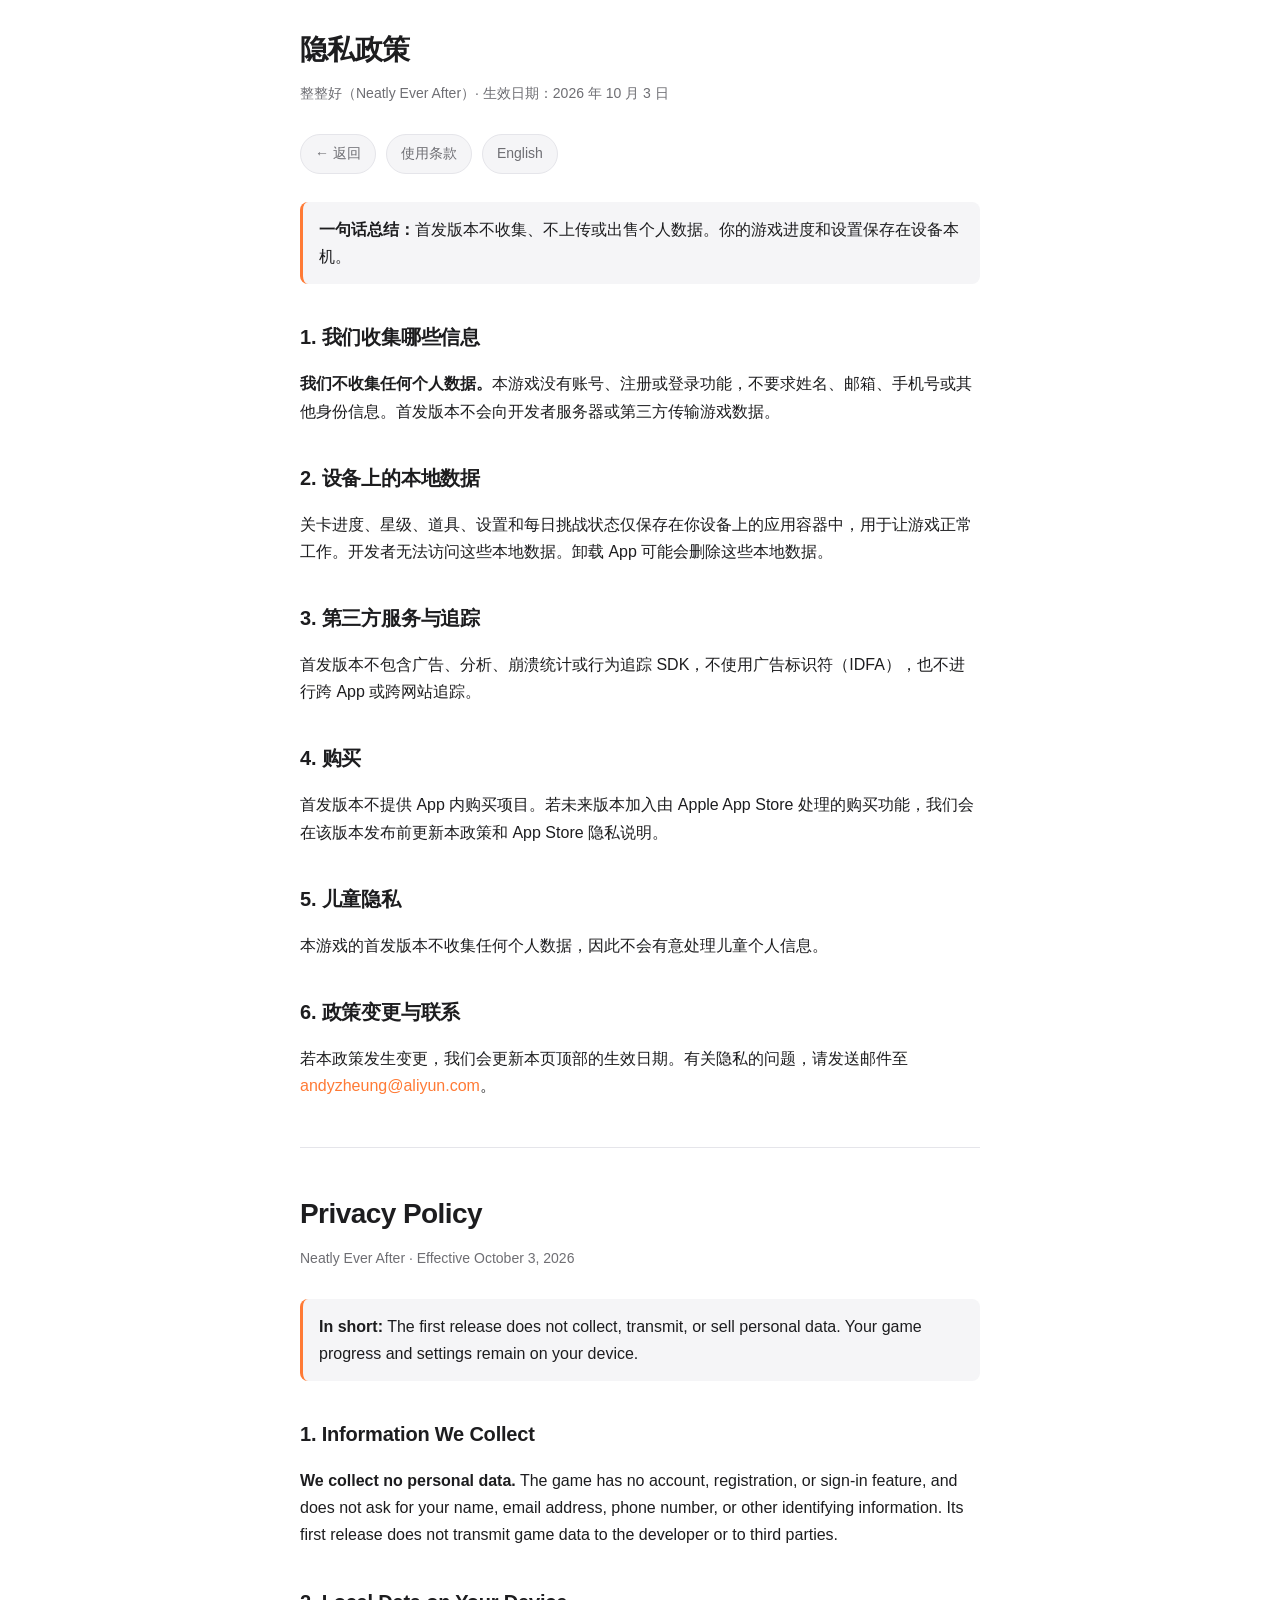
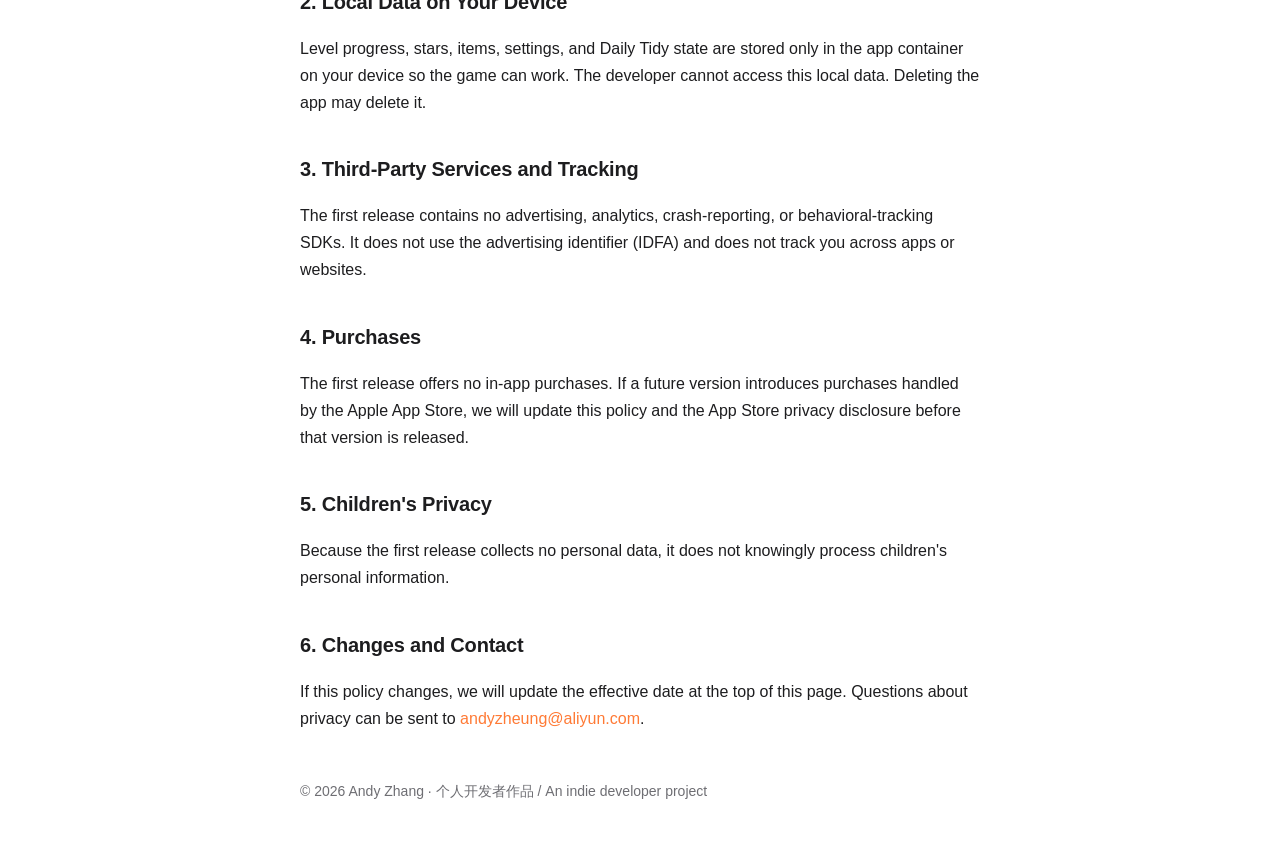
==== privacy.html @ 9e3a8eab "Provide accurate public support and privacy information Constraint: The store listing requires App-s" ====
<!doctype html>
<html lang="zh-CN">
<head>
  <meta charset="utf-8">
  <meta name="viewport" content="width=device-width, initial-scale=1">
  <title>隐私政策 · 整整好</title>
  <link rel="stylesheet" href="style.css">
</head>
<body>
  <h1>隐私政策</h1>
  <p class="meta">整整好（Neatly Ever After）· 生效日期：2026 年 10 月 3 日</p>
  <div class="nav"><a href="index.html">← 返回</a><a href="terms.html">使用条款</a><a href="#english">English</a></div>

  <div class="callout"><p><strong>一句话总结：</strong>首发版本不收集、不上传或出售个人数据。你的游戏进度和设置保存在设备本机。</p></div>

  <h2>1. 我们收集哪些信息</h2>
  <p><strong>我们不收集任何个人数据。</strong>本游戏没有账号、注册或登录功能，不要求姓名、邮箱、手机号或其他身份信息。首发版本不会向开发者服务器或第三方传输游戏数据。</p>
  <h2>2. 设备上的本地数据</h2>
  <p>关卡进度、星级、道具、设置和每日挑战状态仅保存在你设备上的应用容器中，用于让游戏正常工作。开发者无法访问这些本地数据。卸载 App 可能会删除这些本地数据。</p>
  <h2>3. 第三方服务与追踪</h2>
  <p>首发版本不包含广告、分析、崩溃统计或行为追踪 SDK，不使用广告标识符（IDFA），也不进行跨 App 或跨网站追踪。</p>
  <h2>4. 购买</h2>
  <p>首发版本不提供 App 内购买项目。若未来版本加入由 Apple App Store 处理的购买功能，我们会在该版本发布前更新本政策和 App Store 隐私说明。</p>
  <h2>5. 儿童隐私</h2>
  <p>本游戏的首发版本不收集任何个人数据，因此不会有意处理儿童个人信息。</p>
  <h2>6. 政策变更与联系</h2>
  <p>若本政策发生变更，我们会更新本页顶部的生效日期。有关隐私的问题，请发送邮件至 <a href="mailto:andyzheung@aliyun.com">andyzheung@aliyun.com</a>。</p>

  <hr>
  <h1 id="english">Privacy Policy</h1>
  <p class="meta">Neatly Ever After · Effective October 3, 2026</p>
  <div class="callout"><p><strong>In short:</strong> The first release does not collect, transmit, or sell personal data. Your game progress and settings remain on your device.</p></div>
  <h2>1. Information We Collect</h2>
  <p><strong>We collect no personal data.</strong> The game has no account, registration, or sign-in feature, and does not ask for your name, email address, phone number, or other identifying information. Its first release does not transmit game data to the developer or to third parties.</p>
  <h2>2. Local Data on Your Device</h2>
  <p>Level progress, stars, items, settings, and Daily Tidy state are stored only in the app container on your device so the game can work. The developer cannot access this local data. Deleting the app may delete it.</p>
  <h2>3. Third-Party Services and Tracking</h2>
  <p>The first release contains no advertising, analytics, crash-reporting, or behavioral-tracking SDKs. It does not use the advertising identifier (IDFA) and does not track you across apps or websites.</p>
  <h2>4. Purchases</h2>
  <p>The first release offers no in-app purchases. If a future version introduces purchases handled by the Apple App Store, we will update this policy and the App Store privacy disclosure before that version is released.</p>
  <h2>5. Children's Privacy</h2>
  <p>Because the first release collects no personal data, it does not knowingly process children's personal information.</p>
  <h2>6. Changes and Contact</h2>
  <p>If this policy changes, we will update the effective date at the top of this page. Questions about privacy can be sent to <a href="mailto:andyzheung@aliyun.com">andyzheung@aliyun.com</a>.</p>

  <footer>© 2026 Andy Zhang · 个人开发者作品 / An indie developer project</footer>
</body>
</html>
---- style.css ----
/* Neatly Ever After legal pages: zero-dependency, mobile-first. */
:root {
  --bg: #ffffff;
  --surface: #f5f5f7;
  --text: #1d1d1f;
  --text-dim: #6e6e73;
  --border: #e5e5ea;
  --accent: #ff7a35;
}
@media (prefers-color-scheme: dark) {
  :root {
    --bg: #000000;
    --surface: #1c1c1e;
    --text: #f5f5f7;
    --text-dim: #98989d;
    --border: #38383a;
    --accent: #ff9f0a;
  }
}
* { box-sizing: border-box; }
body {
  max-width: 720px;
  margin: 0 auto;
  padding: 24px 20px 64px;
  color: var(--text);
  background: var(--bg);
  font: 16px/1.7 -apple-system, BlinkMacSystemFont, "SF Pro Text", "PingFang SC", "Helvetica Neue", Arial, sans-serif;
  -webkit-text-size-adjust: 100%;
}
h1 { margin: 8px 0 4px; font-size: 28px; line-height: 1.3; letter-spacing: -0.02em; }
h2 { margin: 36px 0 10px; font-size: 20px; letter-spacing: -0.01em; }
p, li { color: var(--text); }
ul { padding-left: 22px; }
li { margin: 6px 0; }
a { color: var(--accent); text-decoration: none; }
a:hover { text-decoration: underline; }
.meta { margin-bottom: 28px; color: var(--text-dim); font-size: 14px; }
.nav { display: flex; flex-wrap: wrap; gap: 10px; margin-bottom: 28px; }
.nav a { padding: 7px 14px; border: 1px solid var(--border); border-radius: 999px; background: var(--surface); color: var(--text-dim); font-size: 14px; }
.nav a:hover { border-color: var(--accent); color: var(--accent); text-decoration: none; }
.callout { margin: 20px 0; padding: 14px 16px; border-left: 3px solid var(--accent); border-radius: 8px; background: var(--surface); }
.callout p { margin: 0; }
hr { margin: 48px 0; border: 0; border-top: 1px solid var(--border); }
footer { margin-top: 48px; color: var(--text-dim); font-size: 14px; }
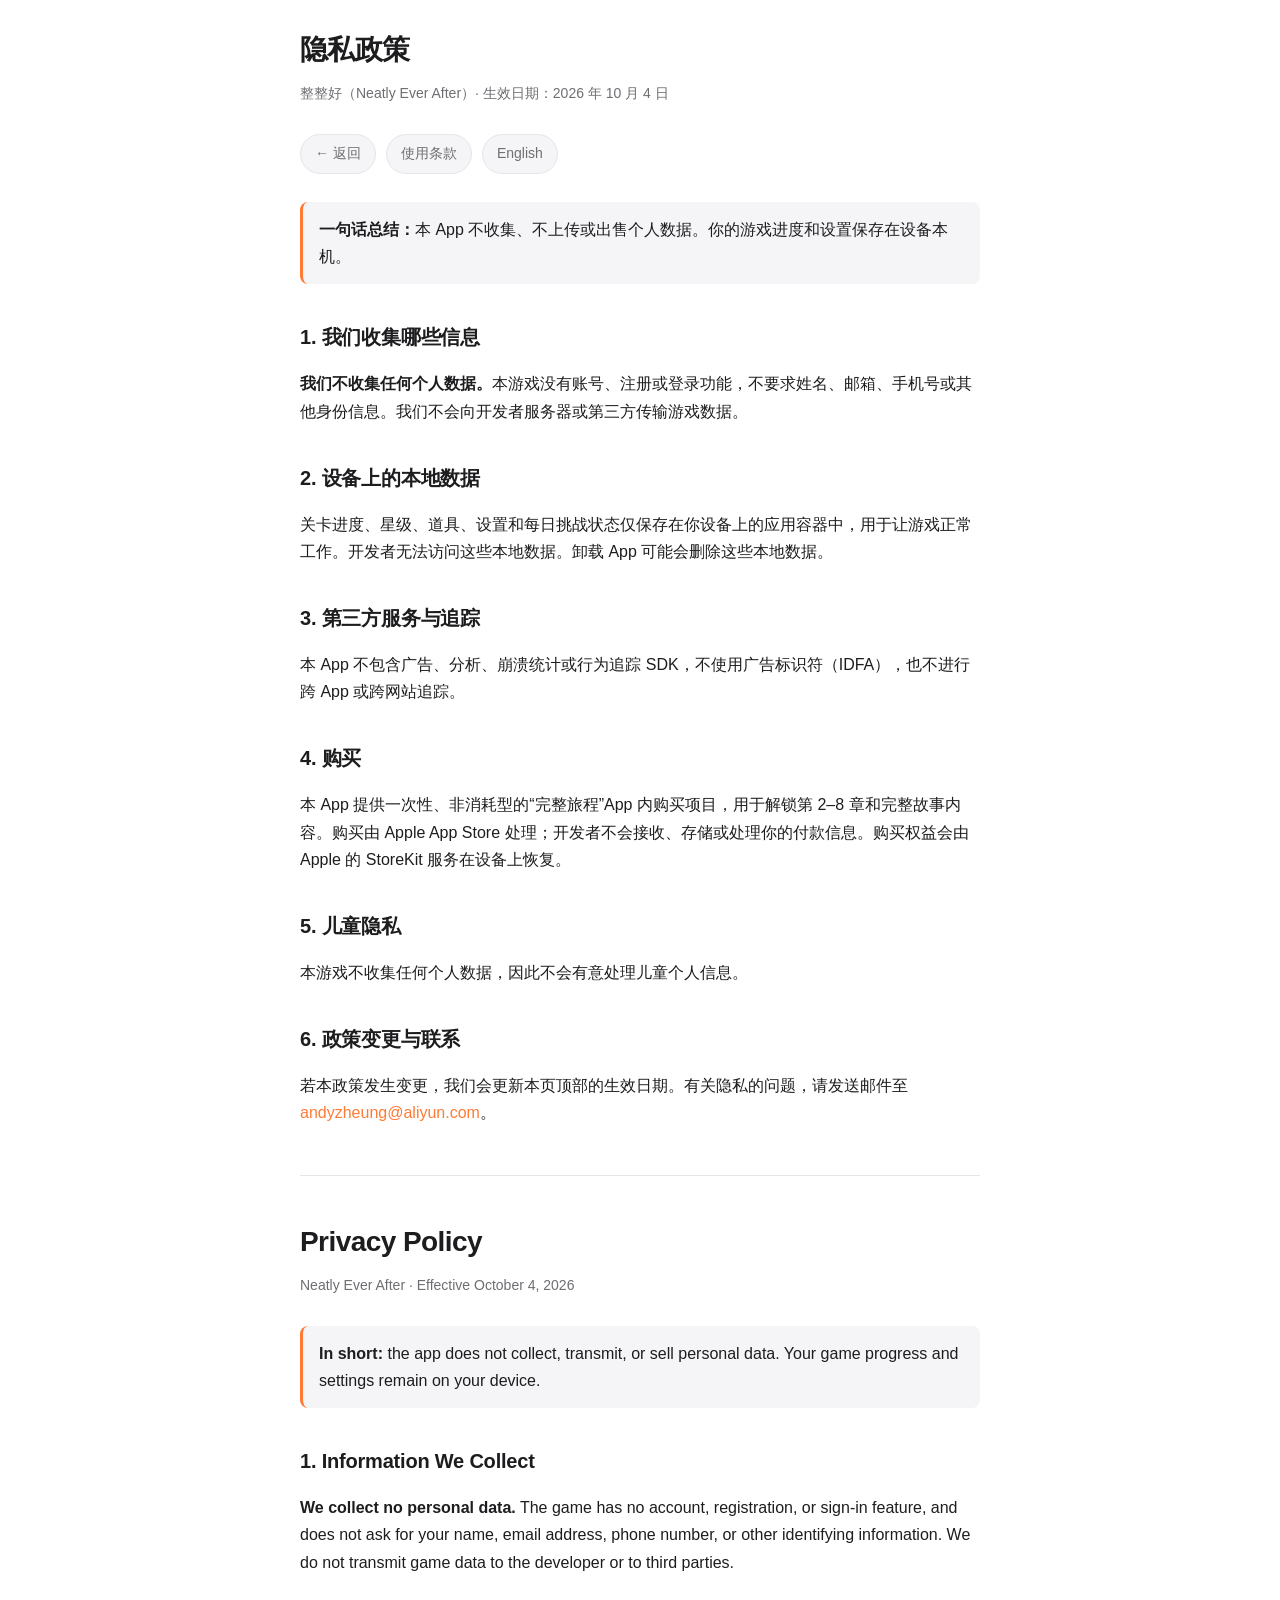
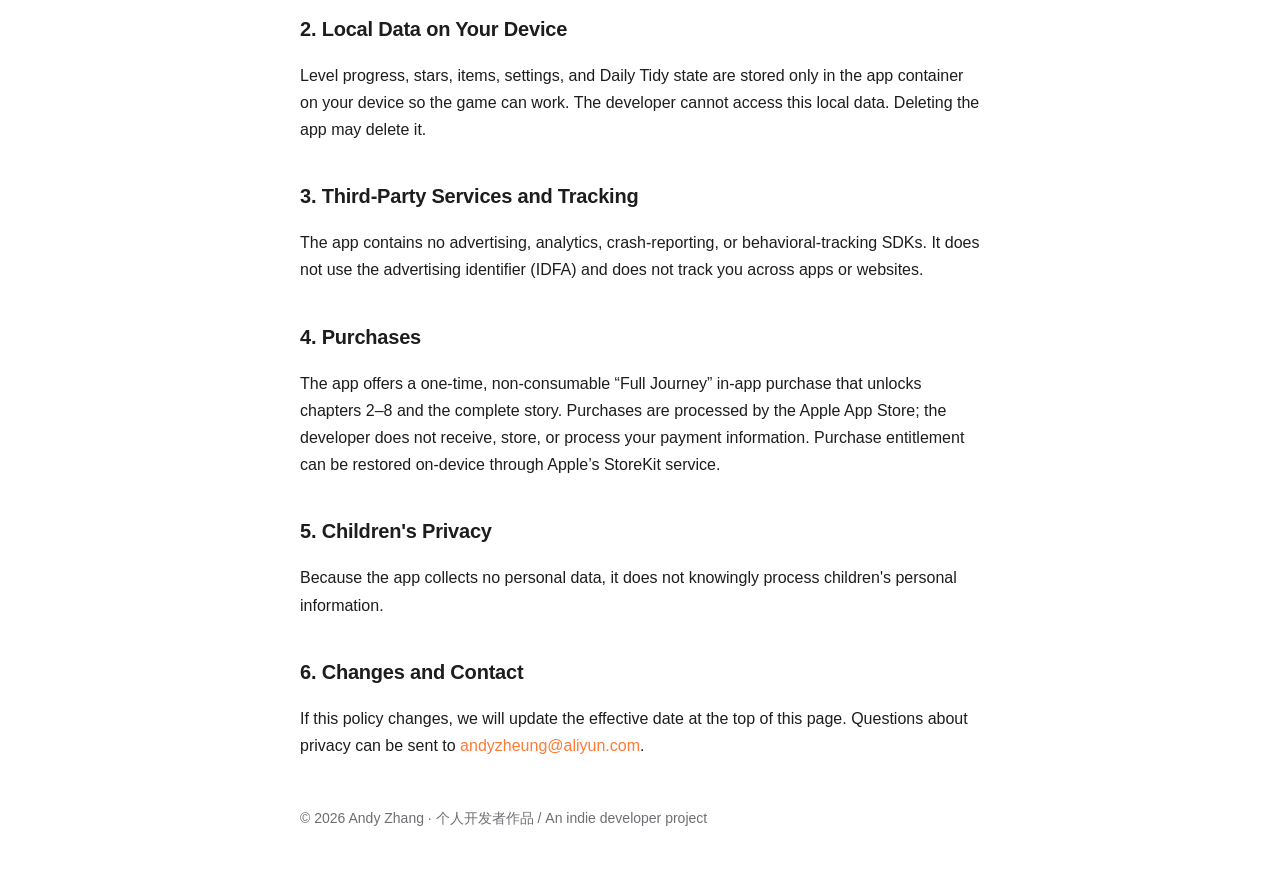
==== commit 819a5594: "Align public legal disclosures with the launch IAP Constraint: Public policy and terms must accurate" ====
--- a/privacy.html
+++ b/privacy.html
@@ -8,38 +8,38 @@
 </head>
 <body>
   <h1>隐私政策</h1>
-  <p class="meta">整整好（Neatly Ever After）· 生效日期：2026 年 10 月 3 日</p>
+  <p class="meta">整整好（Neatly Ever After）· 生效日期：2026 年 10 月 4 日</p>
   <div class="nav"><a href="index.html">← 返回</a><a href="terms.html">使用条款</a><a href="#english">English</a></div>
 
-  <div class="callout"><p><strong>一句话总结：</strong>首发版本不收集、不上传或出售个人数据。你的游戏进度和设置保存在设备本机。</p></div>
+  <div class="callout"><p><strong>一句话总结：</strong>本 App 不收集、不上传或出售个人数据。你的游戏进度和设置保存在设备本机。</p></div>
 
   <h2>1. 我们收集哪些信息</h2>
-  <p><strong>我们不收集任何个人数据。</strong>本游戏没有账号、注册或登录功能，不要求姓名、邮箱、手机号或其他身份信息。首发版本不会向开发者服务器或第三方传输游戏数据。</p>
+  <p><strong>我们不收集任何个人数据。</strong>本游戏没有账号、注册或登录功能，不要求姓名、邮箱、手机号或其他身份信息。我们不会向开发者服务器或第三方传输游戏数据。</p>
   <h2>2. 设备上的本地数据</h2>
   <p>关卡进度、星级、道具、设置和每日挑战状态仅保存在你设备上的应用容器中，用于让游戏正常工作。开发者无法访问这些本地数据。卸载 App 可能会删除这些本地数据。</p>
   <h2>3. 第三方服务与追踪</h2>
-  <p>首发版本不包含广告、分析、崩溃统计或行为追踪 SDK，不使用广告标识符（IDFA），也不进行跨 App 或跨网站追踪。</p>
+  <p>本 App 不包含广告、分析、崩溃统计或行为追踪 SDK，不使用广告标识符（IDFA），也不进行跨 App 或跨网站追踪。</p>
   <h2>4. 购买</h2>
-  <p>首发版本不提供 App 内购买项目。若未来版本加入由 Apple App Store 处理的购买功能，我们会在该版本发布前更新本政策和 App Store 隐私说明。</p>
+  <p>本 App 提供一次性、非消耗型的“完整旅程”App 内购买项目，用于解锁第 2–8 章和完整故事内容。购买由 Apple App Store 处理；开发者不会接收、存储或处理你的付款信息。购买权益会由 Apple 的 StoreKit 服务在设备上恢复。</p>
   <h2>5. 儿童隐私</h2>
-  <p>本游戏的首发版本不收集任何个人数据，因此不会有意处理儿童个人信息。</p>
+  <p>本游戏不收集任何个人数据，因此不会有意处理儿童个人信息。</p>
   <h2>6. 政策变更与联系</h2>
   <p>若本政策发生变更，我们会更新本页顶部的生效日期。有关隐私的问题，请发送邮件至 <a href="mailto:andyzheung@aliyun.com">andyzheung@aliyun.com</a>。</p>
 
   <hr>
   <h1 id="english">Privacy Policy</h1>
-  <p class="meta">Neatly Ever After · Effective October 3, 2026</p>
-  <div class="callout"><p><strong>In short:</strong> The first release does not collect, transmit, or sell personal data. Your game progress and settings remain on your device.</p></div>
+  <p class="meta">Neatly Ever After · Effective October 4, 2026</p>
+  <div class="callout"><p><strong>In short:</strong> the app does not collect, transmit, or sell personal data. Your game progress and settings remain on your device.</p></div>
   <h2>1. Information We Collect</h2>
-  <p><strong>We collect no personal data.</strong> The game has no account, registration, or sign-in feature, and does not ask for your name, email address, phone number, or other identifying information. Its first release does not transmit game data to the developer or to third parties.</p>
+  <p><strong>We collect no personal data.</strong> The game has no account, registration, or sign-in feature, and does not ask for your name, email address, phone number, or other identifying information. We do not transmit game data to the developer or to third parties.</p>
   <h2>2. Local Data on Your Device</h2>
   <p>Level progress, stars, items, settings, and Daily Tidy state are stored only in the app container on your device so the game can work. The developer cannot access this local data. Deleting the app may delete it.</p>
   <h2>3. Third-Party Services and Tracking</h2>
-  <p>The first release contains no advertising, analytics, crash-reporting, or behavioral-tracking SDKs. It does not use the advertising identifier (IDFA) and does not track you across apps or websites.</p>
+  <p>The app contains no advertising, analytics, crash-reporting, or behavioral-tracking SDKs. It does not use the advertising identifier (IDFA) and does not track you across apps or websites.</p>
   <h2>4. Purchases</h2>
-  <p>The first release offers no in-app purchases. If a future version introduces purchases handled by the Apple App Store, we will update this policy and the App Store privacy disclosure before that version is released.</p>
+  <p>The app offers a one-time, non-consumable “Full Journey” in-app purchase that unlocks chapters 2–8 and the complete story. Purchases are processed by the Apple App Store; the developer does not receive, store, or process your payment information. Purchase entitlement can be restored on-device through Apple’s StoreKit service.</p>
   <h2>5. Children's Privacy</h2>
-  <p>Because the first release collects no personal data, it does not knowingly process children's personal information.</p>
+  <p>Because the app collects no personal data, it does not knowingly process children's personal information.</p>
   <h2>6. Changes and Contact</h2>
   <p>If this policy changes, we will update the effective date at the top of this page. Questions about privacy can be sent to <a href="mailto:andyzheung@aliyun.com">andyzheung@aliyun.com</a>.</p>
 
